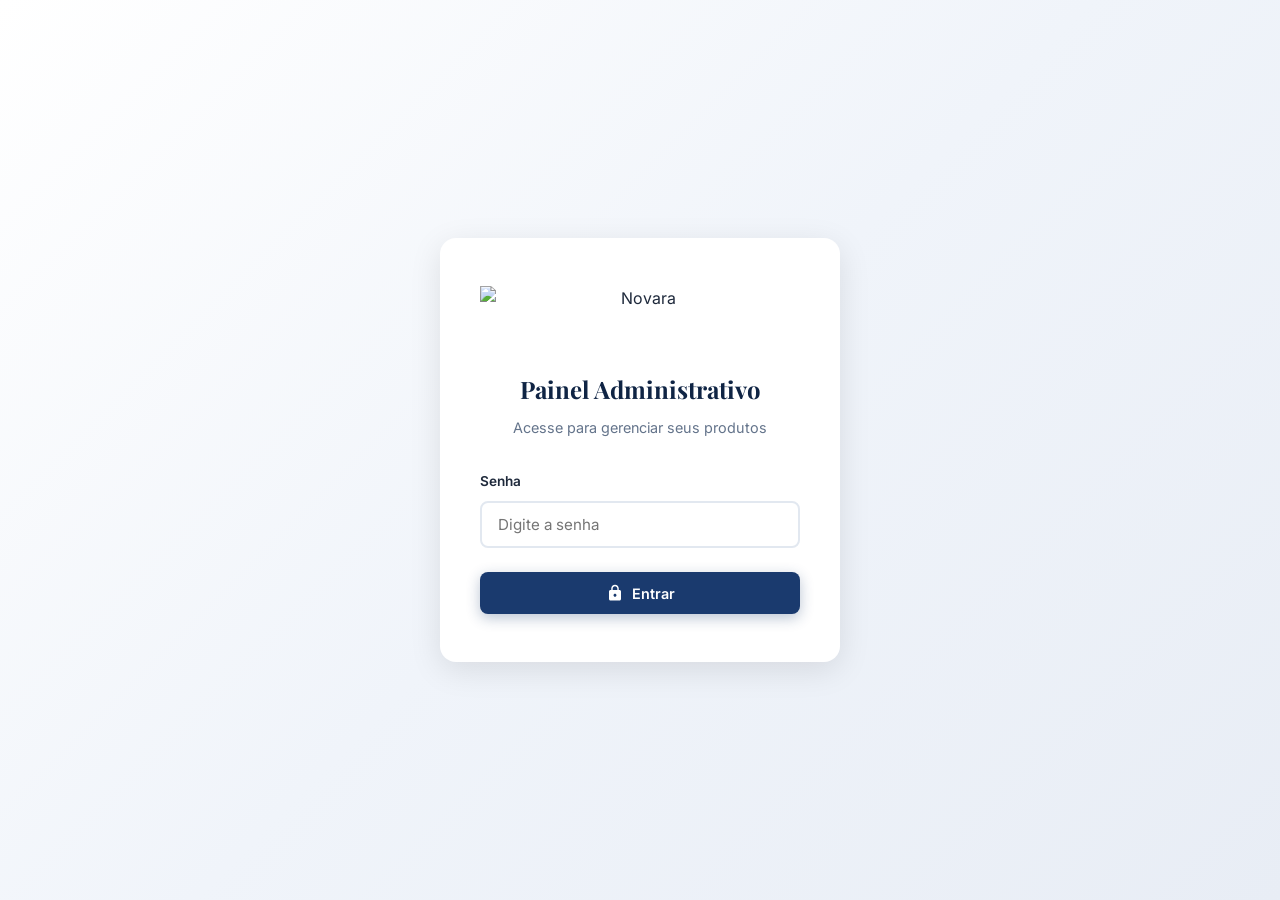
==== admin.html @ 95296d20 "Primeiro commit" ====
<!DOCTYPE html>
<html lang="pt-BR">
<head>
  <meta charset="UTF-8">
  <meta name="viewport" content="width=device-width, initial-scale=1.0">
  <title>Novara - Painel Admin</title>
  <meta name="robots" content="noindex, nofollow">
  <link rel="stylesheet" href="admin.css">
  <link rel="preconnect" href="https://fonts.googleapis.com">
  <link rel="preconnect" href="https://fonts.gstatic.com" crossorigin>
  <link href="https://fonts.googleapis.com/css2?family=Inter:wght@300;400;500;600;700&family=Playfair+Display:wght@400;500;600;700&display=swap" rel="stylesheet">
  <link rel="icon" href="assets/logoNovara.png" type="image/png">
  <script src="https://www.gstatic.com/firebasejs/10.12.0/firebase-app-compat.js"></script>
  <script src="https://www.gstatic.com/firebasejs/10.12.0/firebase-firestore-compat.js"></script>
</head>
<body>

  <!-- Login Screen -->
  <div class="login-screen" id="loginScreen">
    <div class="login-card">
      <img src="assets/logoNovara.png" alt="Novara" class="login-logo">
      <h1 class="login-title">Painel Administrativo</h1>
      <p class="login-subtitle">Acesse para gerenciar seus produtos</p>
      <form class="login-form" id="loginForm">
        <div class="form-group">
          <label for="loginPassword">Senha</label>
          <input type="password" id="loginPassword" placeholder="Digite a senha" required autocomplete="current-password">
        </div>
        <div class="login-error" id="loginError" style="display:none">Senha incorreta. Tente novamente.</div>
        <button type="submit" class="btn btn--primary btn--md btn--full">
          <svg viewBox="0 0 24 24" width="18" height="18" fill="currentColor"><path d="M18 8h-1V6c0-2.76-2.24-5-5-5S7 3.24 7 6v2H6c-1.1 0-2 .9-2 2v10c0 1.1.9 2 2 2h12c1.1 0 2-.9 2-2V10c0-1.1-.9-2-2-2zm-6 9c-1.1 0-2-.9-2-2s.9-2 2-2 2 .9 2 2-.9 2-2 2zm3.1-9H8.9V6c0-1.71 1.39-3.1 3.1-3.1 1.71 0 3.1 1.39 3.1 3.1v2z"/></svg>
          Entrar
        </button>
      </form>
    </div>
  </div>

  <!-- Dashboard -->
  <div class="dashboard" id="dashboard" style="display:none">

    <!-- Sidebar -->
    <aside class="sidebar" id="sidebar">
      <div class="sidebar__header">
        <img src="assets/logoNovara.png" alt="Novara" class="sidebar__logo">
        <span class="sidebar__brand">Novara</span>
      </div>
      <nav class="sidebar__nav">
        <button class="sidebar__link active" data-section="products">
          <svg viewBox="0 0 24 24" width="20" height="20" fill="currentColor"><path d="M20 2H4c-1.1 0-2 .9-2 2v16c0 1.1.9 2 2 2h16c1.1 0 2-.9 2-2V4c0-1.1-.9-2-2-2zm-2 5h-3v5.5c0 1.38-1.12 2.5-2.5 2.5S10 13.88 10 12.5s1.12-2.5 2.5-2.5c.57 0 1.08.19 1.5.51V5h4v2zM4 4h16v16H4V4z"/></svg>
          Produtos
        </button>
        <button class="sidebar__link" data-section="config">
          <svg viewBox="0 0 24 24" width="20" height="20" fill="currentColor"><path d="M19.14 12.94c.04-.3.06-.61.06-.94 0-.32-.02-.64-.07-.94l2.03-1.58c.18-.14.23-.41.12-.61l-1.92-3.32c-.12-.22-.37-.29-.59-.22l-2.39.96c-.5-.38-1.03-.7-1.62-.94l-.36-2.54c-.04-.24-.24-.41-.48-.41h-3.84c-.24 0-.43.17-.47.41l-.36 2.54c-.59.24-1.13.57-1.62.94l-2.39-.96c-.22-.08-.47 0-.59.22L2.74 8.87c-.12.21-.08.47.12.61l2.03 1.58c-.05.3-.07.62-.07.94s.02.64.07.94l-2.03 1.58c-.18.14-.23.41-.12.61l1.92 3.32c.12.22.37.29.59.22l2.39-.96c.5.38 1.03.7 1.62.94l.36 2.54c.05.24.24.41.48.41h3.84c.24 0 .44-.17.47-.41l.36-2.54c.59-.24 1.13-.56 1.62-.94l2.39.96c.22.08.47 0 .59-.22l1.92-3.32c.12-.22.07-.47-.12-.61l-2.01-1.58zM12 15.6c-1.98 0-3.6-1.62-3.6-3.6s1.62-3.6 3.6-3.6 3.6 1.62 3.6 3.6-1.62 3.6-3.6 3.6z"/></svg>
          Configurações
        </button>
      </nav>
      <button class="sidebar__logout" id="logoutBtn">
        <svg viewBox="0 0 24 24" width="20" height="20" fill="currentColor"><path d="M17 7l-1.41 1.41L18.17 11H8v2h10.17l-2.58 2.58L17 17l5-5zM4 5h8V3H4c-1.1 0-2 .9-2 2v14c0 1.1.9 2 2 2h8v-2H4V5z"/></svg>
        Sair
      </button>
    </aside>

    <!-- Mobile Header -->
    <div class="mobile-header" id="mobileHeader">
      <button class="mobile-header__burger" id="mobileBurger">
        <span></span><span></span><span></span>
      </button>
      <img src="assets/logoNovara.png" alt="Novara" class="mobile-header__logo">
      <span class="mobile-header__title">Admin</span>
    </div>

    <!-- Main Content -->
    <main class="main-content">

      <!-- Products Section -->
      <section class="admin-section" id="productsSection">
        <div class="section-header-row">
          <div>
            <h2 class="section-title">Produtos</h2>
            <p class="section-subtitle" id="productCount">Carregando...</p>
          </div>
          <button class="btn btn--primary" id="addProductBtn">
            <svg viewBox="0 0 24 24" width="18" height="18" fill="currentColor"><path d="M19 13h-6v6h-2v-6H5v-2h6V5h2v6h6v2z"/></svg>
            Novo Produto
          </button>
        </div>
        <div class="products-list" id="productsList">
          <div class="loading-spinner">
            <div class="spinner"></div>
            <p>Carregando produtos...</p>
          </div>
        </div>
        <div class="empty-state" id="productsEmpty" style="display:none">
          <svg viewBox="0 0 24 24" width="48" height="48" fill="currentColor"><path d="M20 2H4c-1.1 0-2 .9-2 2v16c0 1.1.9 2 2 2h16c1.1 0 2-.9 2-2V4c0-1.1-.9-2-2-2zm-2 5h-3v5.5c0 1.38-1.12 2.5-2.5 2.5S10 13.88 10 12.5s1.12-2.5 2.5-2.5c.57 0 1.08.19 1.5.51V5h4v2zM4 4h16v16H4V4z"/></svg>
          <h3>Nenhum produto cadastrado</h3>
          <p>Clique em "Novo Produto" para adicionar o primeiro.</p>
        </div>
      </section>

      <!-- Config Section -->
      <section class="admin-section" id="configSection" style="display:none">
        <h2 class="section-title">Configurações</h2>
        <p class="section-subtitle">Gerencie as configurações da sua landing page.</p>
        <form class="config-form" id="configForm">
          <div class="config-card">
            <h3 class="config-card__title">
              <svg viewBox="0 0 24 24" width="22" height="22" fill="currentColor"><path d="M17.472 14.382c-.297-.149-1.758-.867-2.03-.967-.273-.099-.471-.148-.67.15-.197.297-.767.966-.94 1.164-.173.199-.347.223-.644.075-.297-.15-1.255-.463-2.39-1.475-.883-.788-1.48-1.761-1.653-2.059-.173-.297-.018-.458.13-.606.134-.133.298-.347.446-.52.149-.174.198-.298.298-.497.099-.198.05-.371-.025-.52-.075-.149-.669-1.612-.916-2.207-.242-.579-.487-.5-.669-.51-.173-.008-.371-.01-.57-.01-.198 0-.52.074-.792.372-.272.297-1.04 1.016-1.04 2.479 0 1.462 1.065 2.875 1.213 3.074.149.198 2.096 3.2 5.077 4.487.709.306 1.262.489 1.694.625.712.227 1.36.195 1.871.118.571-.085 1.758-.719 2.006-1.413.248-.694.248-1.289.173-1.413-.074-.124-.272-.198-.57-.347m-5.421 7.403h-.004a9.87 9.87 0 01-5.031-1.378l-.361-.214-3.741.982.998-3.648-.235-.374a9.86 9.86 0 01-1.51-5.26c.001-5.45 4.436-9.884 9.888-9.884 2.64 0 5.122 1.03 6.988 2.898a9.825 9.825 0 012.893 6.994c-.003 5.45-4.437 9.884-9.885 9.884m8.413-18.297A11.815 11.815 0 0012.05 0C5.495 0 .16 5.335.157 11.892c0 2.096.547 4.142 1.588 5.945L.057 24l6.305-1.654a11.882 11.882 0 005.683 1.448h.005c6.554 0 11.89-5.335 11.893-11.893a11.821 11.821 0 00-3.48-8.413z"/></svg>
              WhatsApp
            </h3>
            <p class="config-card__desc">Número que aparece nos botões da landing page.</p>
            <div class="form-group">
              <label for="whatsappNumber">Número com DDD</label>
              <input type="text" id="whatsappNumber" placeholder="(11) 99999-9999" maxlength="15">
              <span class="form-hint">Formato: (XX) XXXXX-XXXX</span>
            </div>
          </div>

          <div class="config-card">
            <h3 class="config-card__title">
              <svg viewBox="0 0 24 24" width="22" height="22" fill="currentColor"><path d="M21 19V5c0-1.1-.9-2-2-2H5c-1.1 0-2 .9-2 2v14c0 1.1.9 2 2 2h14c1.1 0 2-.9 2-2zM8.5 13.5l2.5 3.01L14.5 12l4.5 6H5l3.5-4.5z"/></svg>
              Imagem de Destaque (Hero)
            </h3>
            <p class="config-card__desc">Imagem principal ao lado do título na landing page.</p>
            <div class="form-group">
              <label>Imagem Atual</label>
              <div class="hero-preview" id="heroPreview">
                <img src="" alt="Preview" id="heroPreviewImg" style="display:none">
                <div class="hero-preview__empty" id="heroPreviewEmpty">
                  <svg viewBox="0 0 24 24" width="32" height="32" fill="currentColor"><path d="M21 19V5c0-1.1-.9-2-2-2H5c-1.1 0-2 .9-2 2v14c0 1.1.9 2 2 2h14c1.1 0 2-.9 2-2zM8.5 13.5l2.5 3.01L14.5 12l4.5 6H5l3.5-4.5z"/></svg>
                  <span>Nenhuma imagem configurada</span>
                </div>
              </div>
              <div class="upload-area upload-area--small" id="heroUploadArea">
                <input type="file" id="heroFileInput" accept="image/*" style="display:none">
                <svg viewBox="0 0 24 24" width="24" height="24" fill="currentColor"><path d="M19 7v2.99s-1.99.01-2 0V7h-3s.01-1.99 0-2h3V2h2v3h3v2h-3zm-3 4V8h-3V5H5c-1.1 0-2 .9-2 2v12c0 1.1.9 2 2 2h12c1.1 0 2-.9 2-2v-8h-3zM5 19l3-4 2 3 3-4 4 5H5z"/></svg>
                <p>Clique para trocar a imagem</p>
                <span class="upload-hint">JPG, PNG ou WebP. Recomendado: 800x800px.</span>
              </div>
            </div>
          </div>

          <div class="config-card">
            <h3 class="config-card__title">
              <svg viewBox="0 0 24 24" width="22" height="22" fill="currentColor"><path d="M20 4H4c-1.1 0-2 .9-2 2v12c0 1.1.9 2 2 2h16c1.1 0 2-.9 2-2V6c0-1.1-.9-2-2-2zm0 14H4V8l8 5 8-5v10zm-8-7L4 6h16l-8 5z"/></svg>
              Badges Flutuantes
            </h3>
            <p class="config-card__desc">Textos dos cards flutuantes sobre a imagem de destaque.</p>
            <div class="form-row">
              <div class="form-group">
                <label for="heroBadge1Text">Badge 1 (canto superior)</label>
                <input type="text" id="heroBadge1Text" placeholder="Alta Precisão" maxlength="30">
              </div>
              <div class="form-group">
                <label for="heroBadge2Text">Badge 2 (canto inferior)</label>
                <input type="text" id="heroBadge2Text" placeholder="Design Exclusivo" maxlength="30">
              </div>
            </div>
          </div>
          <div class="config-actions">
            <button type="submit" class="btn btn--primary btn--md" id="saveConfigBtn">
              <svg viewBox="0 0 24 24" width="18" height="18" fill="currentColor"><path d="M17 3H5c-1.11 0-2 .9-2 2v14c0 1.1.89 2 2 2h14c1.1 0 2-.9 2-2V7l-4-4zm-5 16c-1.66 0-3-1.34-3-3s1.34-3 3-3 3 1.34 3 3-1.34 3-3 3zm3-10H5V5h10v4z"/></svg>
              Salvar Configurações
            </button>
          </div>
        </form>
      </section>

    </main>
  </div>

  <!-- Product Modal -->
  <div class="modal" id="productModal">
    <div class="modal__overlay" id="modalOverlay"></div>
    <div class="modal__content">
      <div class="modal__header">
        <h3 class="modal__title" id="modalTitle">Novo Produto</h3>
        <button class="modal__close" id="modalClose" aria-label="Fechar">
          <svg viewBox="0 0 24 24" width="24" height="24" fill="currentColor"><path d="M19 6.41L17.59 5 12 10.59 6.41 5 5 6.41 10.59 12 5 17.59 6.41 19 12 13.41 17.59 19 19 17.59 13.41 12z"/></svg>
        </button>
      </div>
      <form class="modal__form" id="productForm">
        <div class="form-group">
          <label for="productTitle">Título *</label>
          <input type="text" id="productTitle" placeholder="Nome do produto" required>
        </div>
        <div class="form-group">
          <label for="productDesc">Descrição</label>
          <textarea id="productDesc" rows="3" placeholder="Descrição do produto"></textarea>
        </div>
        <div class="form-group">
          <label>Fotos</label>
          <div class="upload-area" id="uploadArea">
            <input type="file" id="fileInput" multiple accept="image/*" style="display:none">
            <svg viewBox="0 0 24 24" width="40" height="40" fill="currentColor"><path d="M19 7v2.99s-1.99.01-2 0V7h-3s.01-1.99 0-2h3V2h2v3h3v2h-3zm-3 4V8h-3V5H5c-1.1 0-2 .9-2 2v12c0 1.1.9 2 2 2h12c1.1 0 2-.9 2-2v-8h-3zM5 19l3-4 2 3 3-4 4 5H5z"/></svg>
            <p>Arraste imagens aqui ou <span class="upload-link">clique para selecionar</span></p>
            <span class="upload-hint">JPG, PNG ou WebP. Máx. 5MB por imagem.</span>
          </div>
          <div class="upload-preview" id="uploadPreview"></div>
        </div>
        <div class="form-row">
          <div class="form-group form-group--small">
            <label for="productOrder">Ordem</label>
            <input type="number" id="productOrder" value="0" min="0">
          </div>
          <div class="form-group form-group--toggle">
            <label>Ativo</label>
            <label class="toggle">
              <input type="checkbox" id="productActive" checked>
              <span class="toggle__slider"></span>
            </label>
          </div>
        </div>
        <div class="modal__actions">
          <button type="button" class="btn btn--outline btn--md" id="modalCancel">Cancelar</button>
          <button type="submit" class="btn btn--primary btn--md" id="modalSave">
            <svg viewBox="0 0 24 24" width="18" height="18" fill="currentColor"><path d="M17 3H5c-1.11 0-2 .9-2 2v14c0 1.1.89 2 2 2h14c1.1 0 2-.9 2-2V7l-4-4zm-5 16c-1.66 0-3-1.34-3-3s1.34-3 3-3 3 1.34 3 3-1.34 3-3 3zm3-10H5V5h10v4z"/></svg>
            Salvar
          </button>
        </div>
      </form>
    </div>
  </div>

  <!-- Delete Confirmation Modal -->
  <div class="modal" id="deleteModal">
    <div class="modal__overlay" id="deleteOverlay"></div>
    <div class="modal__content modal__content--small">
      <div class="modal__header">
        <h3 class="modal__title">Excluir Produto</h3>
        <button class="modal__close" id="deleteModalClose" aria-label="Fechar">
          <svg viewBox="0 0 24 24" width="24" height="24" fill="currentColor"><path d="M19 6.41L17.59 5 12 10.59 6.41 5 5 6.41 10.59 12 5 17.59 6.41 19 12 13.41 17.59 19 19 17.59 13.41 12z"/></svg>
        </button>
      </div>
      <div class="modal__body">
        <div class="delete-warning">
          <svg viewBox="0 0 24 24" width="48" height="48" fill="currentColor"><path d="M12 2C6.48 2 2 6.48 2 12s4.48 10 10 10 10-4.48 10-10S17.52 2 12 2zm1 15h-2v-2h2v2zm0-4h-2V7h2v6z"/></svg>
        </div>
        <p class="delete-text">Tem certeza que deseja excluir o produto <strong id="deleteProductName"></strong>?</p>
        <p class="delete-subtext">Esta ação não pode ser desfeita. As imagens também serão removidas.</p>
      </div>
      <div class="modal__actions">
        <button type="button" class="btn btn--outline btn--md" id="deleteCancelBtn">Cancelar</button>
        <button type="button" class="btn btn--danger btn--md" id="deleteConfirmBtn">
          <svg viewBox="0 0 24 24" width="18" height="18" fill="currentColor"><path d="M6 19c0 1.1.9 2 2 2h8c1.1 0 2-.9 2-2V7H6v12zM19 4h-3.5l-1-1h-5l-1 1H5v2h14V4z"/></svg>
          Excluir
        </button>
      </div>
    </div>
  </div>

  <!-- Toast Notification -->
  <div class="toast" id="toast">
    <div class="toast__icon" id="toastIcon"></div>
    <span class="toast__message" id="toastMessage"></span>
  </div>

  <script src="firebase-config.js"></script>
  <script src="admin.js"></script>
</body>
</html>
---- admin.css ----
/* ========================================
   NOVARA - Admin Panel Styles
   ======================================== */

/* --- Reset & Base --- */
*,
*::before,
*::after {
  margin: 0;
  padding: 0;
  box-sizing: border-box;
}

:root {
  --color-primary: #1a3a6e;
  --color-primary-light: #2563eb;
  --color-primary-dark: #0f2444;
  --color-primary-rgb: 26, 58, 110;
  --color-accent: #2563eb;
  --color-accent-light: #3b82f6;
  --color-whatsapp: #25d366;
  --color-whatsapp-dark: #1da851;
  --color-white: #ffffff;
  --color-off-white: #f8f9fc;
  --color-bg: #f0f4fa;
  --color-bg-alt: #e8edf5;
  --color-text: #1e293b;
  --color-text-secondary: #64748b;
  --color-text-light: #94a3b8;
  --color-border: #e2e8f0;
  --color-card: #ffffff;
  --color-success: #10b981;
  --color-success-bg: #ecfdf5;
  --color-danger: #ef4444;
  --color-danger-bg: #fef2f2;
  --color-warning: #f59e0b;
  --color-warning-bg: #fffbeb;
  --font-heading: 'Playfair Display', Georgia, serif;
  --font-body: 'Inter', -apple-system, BlinkMacSystemFont, 'Segoe UI', sans-serif;
  --shadow-sm: 0 1px 3px rgba(0,0,0,0.06);
  --shadow-md: 0 4px 16px rgba(0,0,0,0.08);
  --shadow-lg: 0 8px 32px rgba(0,0,0,0.1);
  --shadow-xl: 0 16px 48px rgba(0,0,0,0.12);
  --radius-sm: 8px;
  --radius-md: 12px;
  --radius-lg: 16px;
  --radius-xl: 24px;
  --transition: 0.3s cubic-bezier(0.4, 0, 0.2, 1);
  --sidebar-width: 260px;
}

html {
  scroll-behavior: smooth;
}

body {
  font-family: var(--font-body);
  color: var(--color-text);
  background: var(--color-bg);
  line-height: 1.6;
  -webkit-font-smoothing: antialiased;
  -moz-osx-font-smoothing: grayscale;
  overflow-x: hidden;
}

img {
  max-width: 100%;
  height: auto;
  display: block;
}

/* --- Buttons --- */
.btn {
  display: inline-flex;
  align-items: center;
  justify-content: center;
  gap: 8px;
  font-family: var(--font-body);
  font-weight: 600;
  border-radius: var(--radius-sm);
  cursor: pointer;
  border: none;
  transition: var(--transition);
  white-space: nowrap;
  text-align: center;
}

.btn--sm { padding: 8px 16px; font-size: 0.85rem; }
.btn--md { padding: 12px 24px; font-size: 0.9rem; }
.btn--lg { padding: 14px 32px; font-size: 1rem; }
.btn--full { width: 100%; }

.btn--primary {
  background: var(--color-primary);
  color: var(--color-white);
  box-shadow: 0 4px 14px rgba(var(--color-primary-rgb), 0.3);
}
.btn--primary:hover {
  background: var(--color-primary-light);
  box-shadow: 0 6px 20px rgba(var(--color-primary-rgb), 0.4);
  transform: translateY(-1px);
}

.btn--outline {
  background: transparent;
  color: var(--color-primary);
  border: 2px solid var(--color-border);
}
.btn--outline:hover {
  border-color: var(--color-primary);
  background: rgba(var(--color-primary-rgb), 0.04);
}

.btn--danger {
  background: var(--color-danger);
  color: var(--color-white);
  box-shadow: 0 4px 14px rgba(239, 68, 68, 0.3);
}
.btn--danger:hover {
  background: #dc2626;
  box-shadow: 0 6px 20px rgba(239, 68, 68, 0.4);
  transform: translateY(-1px);
}

.btn:disabled {
  opacity: 0.6;
  cursor: not-allowed;
  transform: none !important;
}

/* --- Form Elements --- */
.form-group {
  margin-bottom: 20px;
}

.form-group label {
  display: block;
  font-size: 0.85rem;
  font-weight: 600;
  color: var(--color-text);
  margin-bottom: 8px;
}

.form-group input[type="text"],
.form-group input[type="password"],
.form-group input[type="number"],
.form-group textarea {
  width: 100%;
  padding: 12px 16px;
  font-family: var(--font-body);
  font-size: 0.95rem;
  color: var(--color-text);
  background: var(--color-white);
  border: 2px solid var(--color-border);
  border-radius: var(--radius-sm);
  transition: var(--transition);
  outline: none;
}

.form-group input:focus,
.form-group textarea:focus {
  border-color: var(--color-primary);
  box-shadow: 0 0 0 3px rgba(var(--color-primary-rgb), 0.1);
}

.form-group textarea {
  resize: vertical;
  min-height: 80px;
}

.form-hint {
  display: block;
  font-size: 0.8rem;
  color: var(--color-text-light);
  margin-top: 6px;
}

.form-row {
  display: flex;
  gap: 20px;
  align-items: flex-end;
}

.form-group--small {
  flex: 0 0 120px;
}

.form-group--toggle {
  flex: 0 0 auto;
}

.form-group--toggle label:first-child {
  margin-bottom: 12px;
}

/* --- Toggle Switch --- */
.toggle {
  position: relative;
  display: inline-block;
  width: 52px;
  height: 28px;
  cursor: pointer;
}

.toggle input {
  opacity: 0;
  width: 0;
  height: 0;
}

.toggle__slider {
  position: absolute;
  inset: 0;
  background: var(--color-border);
  border-radius: 28px;
  transition: var(--transition);
}

.toggle__slider::before {
  content: '';
  position: absolute;
  width: 22px;
  height: 22px;
  left: 3px;
  bottom: 3px;
  background: var(--color-white);
  border-radius: 50%;
  transition: var(--transition);
  box-shadow: 0 2px 4px rgba(0,0,0,0.15);
}

.toggle input:checked + .toggle__slider {
  background: var(--color-success);
}

.toggle input:checked + .toggle__slider::before {
  transform: translateX(24px);
}

/* ========================================
   LOGIN SCREEN
   ======================================== */
.login-screen {
  min-height: 100vh;
  display: flex;
  align-items: center;
  justify-content: center;
  padding: 24px;
  background: linear-gradient(135deg, var(--color-white) 0%, var(--color-bg) 50%, var(--color-bg-alt) 100%);
}

.login-card {
  width: 100%;
  max-width: 400px;
  padding: 48px 40px;
  background: var(--color-white);
  border-radius: var(--radius-lg);
  box-shadow: var(--shadow-lg);
  text-align: center;
}

.login-logo {
  height: 60px;
  width: auto;
  margin: 0 auto 24px;
}

.login-title {
  font-family: var(--font-heading);
  font-size: 1.5rem;
  font-weight: 700;
  color: var(--color-primary-dark);
  margin-bottom: 8px;
}

.login-subtitle {
  font-size: 0.9rem;
  color: var(--color-text-secondary);
  margin-bottom: 32px;
}

.login-form {
  text-align: left;
}

.login-form .form-group {
  margin-bottom: 24px;
}

.login-error {
  padding: 12px 16px;
  background: var(--color-danger-bg);
  color: var(--color-danger);
  font-size: 0.85rem;
  font-weight: 500;
  border-radius: var(--radius-sm);
  margin-bottom: 20px;
  text-align: center;
}

/* ========================================
   DASHBOARD LAYOUT
   ======================================== */
.dashboard {
  display: flex;
  min-height: 100vh;
}

/* --- Sidebar --- */
.sidebar {
  position: fixed;
  top: 0;
  left: 0;
  bottom: 0;
  width: var(--sidebar-width);
  background: var(--color-white);
  border-right: 1px solid var(--color-border);
  display: flex;
  flex-direction: column;
  z-index: 100;
  transition: var(--transition);
}

.sidebar__header {
  display: flex;
  align-items: center;
  gap: 12px;
  padding: 24px 24px 20px;
  border-bottom: 1px solid var(--color-border);
}

.sidebar__logo {
  height: 36px;
  width: auto;
}

.sidebar__brand {
  font-family: var(--font-heading);
  font-size: 1.2rem;
  font-weight: 700;
  color: var(--color-primary-dark);
}

.sidebar__nav {
  flex: 1;
  padding: 16px 12px;
  display: flex;
  flex-direction: column;
  gap: 4px;
}

.sidebar__link {
  display: flex;
  align-items: center;
  gap: 12px;
  padding: 12px 16px;
  font-family: var(--font-body);
  font-size: 0.9rem;
  font-weight: 500;
  color: var(--color-text-secondary);
  background: transparent;
  border: none;
  border-radius: var(--radius-sm);
  cursor: pointer;
  transition: var(--transition);
  text-align: left;
  width: 100%;
}

.sidebar__link:hover {
  color: var(--color-primary);
  background: rgba(var(--color-primary-rgb), 0.06);
}

.sidebar__link.active {
  color: var(--color-primary);
  background: rgba(var(--color-primary-rgb), 0.1);
  font-weight: 600;
}

.sidebar__link svg {
  flex-shrink: 0;
  opacity: 0.7;
}

.sidebar__link.active svg {
  opacity: 1;
}

.sidebar__logout {
  display: flex;
  align-items: center;
  gap: 12px;
  padding: 16px 24px;
  margin: 12px;
  font-family: var(--font-body);
  font-size: 0.9rem;
  font-weight: 500;
  color: var(--color-text-secondary);
  background: transparent;
  border: none;
  border-radius: var(--radius-sm);
  cursor: pointer;
  transition: var(--transition);
  text-align: left;
  width: calc(100% - 24px);
  border-top: 1px solid var(--color-border);
}

.sidebar__logout:hover {
  color: var(--color-danger);
  background: var(--color-danger-bg);
}

/* --- Mobile Header --- */
.mobile-header {
  display: none;
  position: fixed;
  top: 0;
  left: 0;
  right: 0;
  height: 60px;
  background: var(--color-white);
  border-bottom: 1px solid var(--color-border);
  padding: 0 16px;
  align-items: center;
  gap: 12px;
  z-index: 90;
}

.mobile-header__burger {
  display: flex;
  flex-direction: column;
  gap: 5px;
  background: none;
  border: none;
  cursor: pointer;
  padding: 8px;
}

.mobile-header__burger span {
  display: block;
  width: 20px;
  height: 2px;
  background: var(--color-primary);
  border-radius: 2px;
  transition: var(--transition);
}

.mobile-header__logo {
  height: 32px;
  width: auto;
}

.mobile-header__title {
  font-family: var(--font-heading);
  font-size: 1rem;
  font-weight: 600;
  color: var(--color-primary-dark);
}

/* --- Main Content --- */
.main-content {
  flex: 1;
  margin-left: var(--sidebar-width);
  padding: 32px;
  min-height: 100vh;
}

.admin-section {
  max-width: 960px;
  margin: 0 auto;
}

.section-header-row {
  display: flex;
  align-items: center;
  justify-content: space-between;
  margin-bottom: 32px;
  gap: 16px;
  flex-wrap: wrap;
}

.section-title {
  font-family: var(--font-heading);
  font-size: 1.6rem;
  font-weight: 700;
  color: var(--color-primary-dark);
  margin-bottom: 4px;
}

.section-subtitle {
  font-size: 0.9rem;
  color: var(--color-text-secondary);
}

/* ========================================
   PRODUCTS LIST
   ======================================== */
.products-list {
  display: flex;
  flex-direction: column;
  gap: 12px;
}

.product-item {
  display: flex;
  align-items: center;
  gap: 20px;
  padding: 20px;
  background: var(--color-white);
  border-radius: var(--radius-md);
  border: 1px solid var(--color-border);
  transition: var(--transition);
}

.product-item:hover {
  box-shadow: var(--shadow-md);
  border-color: transparent;
}

.product-item__thumb {
  flex-shrink: 0;
  width: 80px;
  height: 80px;
  border-radius: var(--radius-sm);
  overflow: hidden;
  background: var(--color-bg);
}

.product-item__thumb img {
  width: 100%;
  height: 100%;
  object-fit: cover;
}

.product-item__thumb-placeholder {
  width: 100%;
  height: 100%;
  display: flex;
  align-items: center;
  justify-content: center;
  color: var(--color-text-light);
}

.product-item__info {
  flex: 1;
  min-width: 0;
}

.product-item__title {
  font-weight: 600;
  font-size: 1rem;
  color: var(--color-text);
  margin-bottom: 4px;
  overflow: hidden;
  text-overflow: ellipsis;
  white-space: nowrap;
}

.product-item__meta {
  display: flex;
  align-items: center;
  gap: 12px;
  font-size: 0.8rem;
  color: var(--color-text-secondary);
}

.product-item__badge {
  display: inline-flex;
  align-items: center;
  padding: 2px 10px;
  border-radius: 50px;
  font-size: 0.75rem;
  font-weight: 600;
}

.product-item__badge--active {
  background: var(--color-success-bg);
  color: var(--color-success);
}

.product-item__badge--inactive {
  background: var(--color-danger-bg);
  color: var(--color-danger);
}

.product-item__order {
  color: var(--color-text-light);
}

.product-item__actions {
  display: flex;
  align-items: center;
  gap: 8px;
  flex-shrink: 0;
}

.product-item__btn {
  display: flex;
  align-items: center;
  justify-content: center;
  width: 40px;
  height: 40px;
  border-radius: var(--radius-sm);
  border: 1px solid var(--color-border);
  background: var(--color-white);
  color: var(--color-text-secondary);
  cursor: pointer;
  transition: var(--transition);
}

.product-item__btn:hover {
  border-color: var(--color-primary);
  color: var(--color-primary);
  background: rgba(var(--color-primary-rgb), 0.04);
}

.product-item__btn--delete:hover {
  border-color: var(--color-danger);
  color: var(--color-danger);
  background: var(--color-danger-bg);
}

.product-item__toggle {
  flex-shrink: 0;
}

/* ========================================
   UPLOAD AREA
   ======================================== */
.upload-area {
  display: flex;
  flex-direction: column;
  align-items: center;
  justify-content: center;
  padding: 40px 24px;
  border: 2px dashed var(--color-border);
  border-radius: var(--radius-md);
  background: var(--color-off-white);
  cursor: pointer;
  transition: var(--transition);
  text-align: center;
}

.upload-area:hover,
.upload-area.dragover {
  border-color: var(--color-primary);
  background: rgba(var(--color-primary-rgb), 0.04);
}

.upload-area svg {
  color: var(--color-text-light);
  margin-bottom: 12px;
}

.upload-area p {
  font-size: 0.9rem;
  color: var(--color-text-secondary);
  margin-bottom: 4px;
}

.upload-link {
  color: var(--color-primary);
  font-weight: 600;
  text-decoration: underline;
}

.upload-hint {
  font-size: 0.8rem;
  color: var(--color-text-light);
}

.upload-preview {
  display: grid;
  grid-template-columns: repeat(auto-fill, minmax(100px, 1fr));
  gap: 12px;
  margin-top: 16px;
}

.upload-preview:empty {
  display: none;
}

.preview-item {
  position: relative;
  aspect-ratio: 1;
  border-radius: var(--radius-sm);
  overflow: hidden;
  border: 2px solid var(--color-border);
}

.preview-item img {
  width: 100%;
  height: 100%;
  object-fit: cover;
}

.preview-item--existing {
  border-color: var(--color-success);
}

.preview-item__remove {
  position: absolute;
  top: 4px;
  right: 4px;
  width: 24px;
  height: 24px;
  border-radius: 50%;
  background: rgba(0, 0, 0, 0.6);
  color: var(--color-white);
  border: none;
  cursor: pointer;
  display: flex;
  align-items: center;
  justify-content: center;
  font-size: 14px;
  line-height: 1;
  transition: var(--transition);
  opacity: 0;
}

.preview-item:hover .preview-item__remove {
  opacity: 1;
}

.preview-item__remove:hover {
  background: var(--color-danger);
}

.preview-item__uploading {
  position: absolute;
  inset: 0;
  background: rgba(0, 0, 0, 0.5);
  display: flex;
  align-items: center;
  justify-content: center;
}

.preview-item__uploading .spinner {
  width: 24px;
  height: 24px;
  border-width: 2px;
}

.preview-item__check {
  position: absolute;
  bottom: 4px;
  right: 4px;
  width: 20px;
  height: 20px;
  border-radius: 50%;
  background: var(--color-success);
  color: var(--color-white);
  display: flex;
  align-items: center;
  justify-content: center;
}

/* ========================================
   CONFIG SECTION
   ======================================== */
.config-card {
  background: var(--color-white);
  border-radius: var(--radius-md);
  border: 1px solid var(--color-border);
  padding: 32px;
  margin-bottom: 24px;
}

.config-card__title {
  display: flex;
  align-items: center;
  gap: 10px;
  font-family: var(--font-heading);
  font-size: 1.1rem;
  font-weight: 600;
  color: var(--color-primary-dark);
  margin-bottom: 8px;
}

.config-card__title svg {
  color: var(--color-success);
}

.config-card__desc {
  font-size: 0.9rem;
  color: var(--color-text-secondary);
  margin-bottom: 24px;
}

.config-card .form-group {
  margin-bottom: 0;
  max-width: 320px;
}

/* Hero Preview */
.hero-preview {
  width: 100%;
  max-width: 300px;
  aspect-ratio: 1;
  border-radius: var(--radius-md);
  overflow: hidden;
  border: 2px solid var(--color-border);
  margin-bottom: 16px;
  background: var(--color-bg);
}

.hero-preview img {
  width: 100%;
  height: 100%;
  object-fit: cover;
}

.hero-preview__empty {
  width: 100%;
  height: 100%;
  display: flex;
  flex-direction: column;
  align-items: center;
  justify-content: center;
  gap: 8px;
  color: var(--color-text-light);
}

.hero-preview__empty span {
  font-size: 0.8rem;
}

.upload-area--small {
  padding: 24px 16px;
  max-width: 300px;
}

.upload-area--small svg {
  width: 28px;
  height: 28px;
}

.upload-area--small p {
  font-size: 0.85rem;
}

.config-actions {
  display: flex;
  gap: 12px;
}

/* ========================================
   MODAL
   ======================================== */
.modal {
  display: none;
  position: fixed;
  inset: 0;
  z-index: 1000;
  align-items: center;
  justify-content: center;
  padding: 24px;
}

.modal.open {
  display: flex;
}

.modal__overlay {
  position: absolute;
  inset: 0;
  background: rgba(0, 0, 0, 0.5);
  backdrop-filter: blur(4px);
}

.modal__content {
  position: relative;
  width: 100%;
  max-width: 560px;
  max-height: 90vh;
  background: var(--color-white);
  border-radius: var(--radius-lg);
  box-shadow: var(--shadow-xl);
  overflow-y: auto;
  animation: modalIn 0.3s ease;
}

.modal__content--small {
  max-width: 420px;
}

@keyframes modalIn {
  from {
    opacity: 0;
    transform: scale(0.95) translateY(10px);
  }
  to {
    opacity: 1;
    transform: scale(1) translateY(0);
  }
}

.modal__header {
  display: flex;
  align-items: center;
  justify-content: space-between;
  padding: 24px 28px 0;
}

.modal__title {
  font-family: var(--font-heading);
  font-size: 1.3rem;
  font-weight: 700;
  color: var(--color-primary-dark);
}

.modal__close {
  display: flex;
  align-items: center;
  justify-content: center;
  width: 36px;
  height: 36px;
  border-radius: 50%;
  border: none;
  background: transparent;
  color: var(--color-text-secondary);
  cursor: pointer;
  transition: var(--transition);
}

.modal__close:hover {
  background: var(--color-bg);
  color: var(--color-text);
}

.modal__form {
  padding: 28px;
}

.modal__body {
  padding: 24px 28px;
  text-align: center;
}

.modal__actions {
  display: flex;
  justify-content: flex-end;
  gap: 12px;
  padding-top: 8px;
}

.modal__form .modal__actions {
  padding: 0;
  margin-top: 8px;
}

/* --- Delete Modal --- */
.delete-warning {
  margin-bottom: 16px;
  color: var(--color-danger);
}

.delete-text {
  font-size: 1rem;
  color: var(--color-text);
  margin-bottom: 8px;
}

.delete-subtext {
  font-size: 0.85rem;
  color: var(--color-text-secondary);
  margin-bottom: 24px;
}

/* ========================================
   TOAST NOTIFICATION
   ======================================== */
.toast {
  position: fixed;
  bottom: 24px;
  right: 24px;
  display: flex;
  align-items: center;
  gap: 12px;
  padding: 16px 24px;
  background: var(--color-text);
  color: var(--color-white);
  border-radius: var(--radius-md);
  box-shadow: var(--shadow-lg);
  font-size: 0.9rem;
  font-weight: 500;
  z-index: 2000;
  transform: translateY(100px);
  opacity: 0;
  transition: var(--transition);
}

.toast.visible {
  transform: translateY(0);
  opacity: 1;
}

.toast--success {
  background: var(--color-success);
}

.toast--error {
  background: var(--color-danger);
}

.toast__icon svg {
  width: 20px;
  height: 20px;
  fill: currentColor;
}

/* ========================================
   LOADING SPINNER
   ======================================== */
.loading-spinner {
  display: flex;
  flex-direction: column;
  align-items: center;
  justify-content: center;
  padding: 60px 20px;
  color: var(--color-text-secondary);
  font-size: 0.9rem;
}

.spinner {
  width: 36px;
  height: 36px;
  border: 3px solid var(--color-border);
  border-top-color: var(--color-primary);
  border-radius: 50%;
  animation: spin 0.8s linear infinite;
  margin-bottom: 16px;
}

@keyframes spin {
  to { transform: rotate(360deg); }
}

/* ========================================
   EMPTY STATE
   ======================================== */
.empty-state {
  text-align: center;
  padding: 60px 20px;
  background: var(--color-white);
  border-radius: var(--radius-md);
  border: 1px solid var(--color-border);
}

.empty-state svg {
  color: var(--color-text-light);
  margin-bottom: 16px;
}

.empty-state h3 {
  font-family: var(--font-heading);
  font-size: 1.1rem;
  font-weight: 600;
  color: var(--color-text);
  margin-bottom: 8px;
}

.empty-state p {
  font-size: 0.9rem;
  color: var(--color-text-secondary);
}

/* ========================================
   RESPONSIVE
   ======================================== */
@media (max-width: 768px) {
  .sidebar {
    transform: translateX(-100%);
    box-shadow: var(--shadow-xl);
  }

  .sidebar.open {
    transform: translateX(0);
  }

  .mobile-header {
    display: flex;
  }

  .main-content {
    margin-left: 0;
    padding: 76px 16px 24px;
  }

  .section-header-row {
    flex-direction: column;
    align-items: flex-start;
  }

  .section-header-row .btn {
    width: 100%;
  }

  .product-item {
    flex-wrap: wrap;
    gap: 12px;
  }

  .product-item__thumb {
    width: 60px;
    height: 60px;
  }

  .product-item__actions {
    width: 100%;
    justify-content: flex-end;
    padding-top: 8px;
    border-top: 1px solid var(--color-border);
  }

  .form-row {
    flex-direction: column;
    gap: 16px;
  }

  .form-group--small {
    flex: none;
    width: 100%;
  }

  .modal {
    padding: 16px;
    align-items: flex-end;
  }

  .modal__content {
    max-height: 85vh;
    border-radius: var(--radius-lg) var(--radius-lg) 0 0;
  }

  .config-card {
    padding: 24px;
  }

  .config-card .form-group {
    max-width: none;
  }

  .toast {
    left: 16px;
    right: 16px;
    bottom: 16px;
  }

  .login-card {
    padding: 36px 28px;
  }
}

@media (max-width: 380px) {
  .product-item__info {
    min-width: 0;
  }

  .product-item__title {
    font-size: 0.9rem;
  }

  .upload-area {
    padding: 28px 16px;
  }

  .upload-preview {
    grid-template-columns: repeat(auto-fill, minmax(80px, 1fr));
  }
}
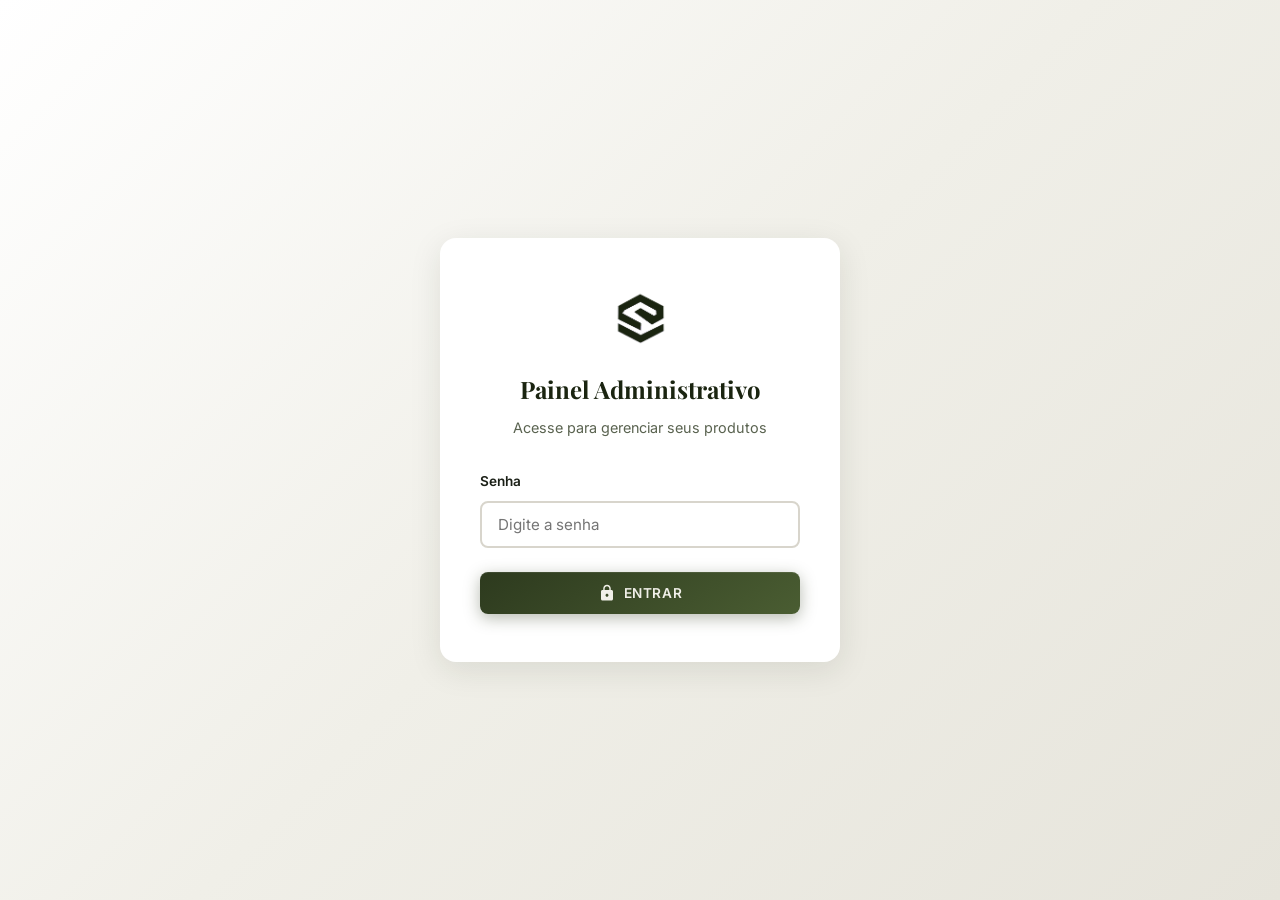
==== commit 982c11ca: "Implementação do preço e cores" ====
--- a/admin.html
+++ b/admin.html
@@ -156,6 +156,22 @@
               </div>
             </div>
           </div>
+
+          <!-- Colors Config Card -->
+          <div class="config-card">
+            <h3 class="config-card__title">
+              <svg viewBox="0 0 24 24" width="22" height="22" fill="currentColor"><path d="M12 2C6.49 2 2 6.49 2 12s4.49 10 10 10 10-4.49 10-10S17.51 2 12 2zm0 18c-4.41 0-8-3.59-8-8s3.59-8 8-8 8 3.59 8 8-3.59 8-8 8zm3-8c0 1.66-1.34 3-3 3s-3-1.34-3-3 1.34-3 3-3 3 1.34 3 3z"/></svg>
+              Cores dos Produtos
+            </h3>
+            <p class="config-card__desc">Gerencie as cores disponíveis para cadastro nos produtos. Cores desabilitadas não aparecem para novos produtos, mas continuam vinculadas aos produtos existentes.</p>
+            <div class="color-list" id="colorList"></div>
+            <div class="color-add">
+              <input type="text" id="newColorName" placeholder="Nome da cor">
+              <input type="color" id="newColorHex" value="#4a5d32">
+              <button type="button" class="btn btn--primary btn--sm" onclick="addColor()">Adicionar</button>
+            </div>
+          </div>
+
           <div class="config-actions">
             <button type="submit" class="btn btn--primary btn--md" id="saveConfigBtn">
               <svg viewBox="0 0 24 24" width="18" height="18" fill="currentColor"><path d="M17 3H5c-1.11 0-2 .9-2 2v14c0 1.1.89 2 2 2h14c1.1 0 2-.9 2-2V7l-4-4zm-5 16c-1.66 0-3-1.34-3-3s1.34-3 3-3 3 1.34 3 3-1.34 3-3 3zm3-10H5V5h10v4z"/></svg>
@@ -188,6 +204,17 @@
           <textarea id="productDesc" rows="3" placeholder="Descrição do produto"></textarea>
         </div>
         <div class="form-group">
+          <label for="productPrice">Preço (R$)</label>
+          <input type="number" id="productPrice" placeholder="49,90" step="0.01" min="0">
+        </div>
+        <div class="form-group">
+          <label>Cores Disponíveis</label>
+          <div class="color-checkboxes" id="colorCheckboxes">
+            <p class="form-hint" style="margin:0">Carregando...</p>
+          </div>
+          <span class="form-hint">Selecione as cores disponíveis para este produto. Configure as cores na aba Configurações.</span>
+        </div>
+        <div class="form-group">
           <label>Fotos</label>
           <div class="upload-area" id="uploadArea">
             <input type="file" id="fileInput" multiple accept="image/*" style="display:none">
--- a/admin.css
+++ b/admin.css
@@ -12,35 +12,35 @@
 }
 
 :root {
-  --color-primary: #1a3a6e;
-  --color-primary-light: #2563eb;
-  --color-primary-dark: #0f2444;
-  --color-primary-rgb: 26, 58, 110;
-  --color-accent: #2563eb;
-  --color-accent-light: #3b82f6;
+  --color-primary: #2d3a1e;
+  --color-primary-light: #4a5d32;
+  --color-primary-dark: #1a2410;
+  --color-primary-rgb: 45, 58, 30;
+  --color-accent: #8b9a6b;
+  --color-accent-light: #a8b88a;
   --color-whatsapp: #25d366;
   --color-whatsapp-dark: #1da851;
   --color-white: #ffffff;
-  --color-off-white: #f8f9fc;
-  --color-bg: #f0f4fa;
-  --color-bg-alt: #e8edf5;
-  --color-text: #1e293b;
-  --color-text-secondary: #64748b;
-  --color-text-light: #94a3b8;
-  --color-border: #e2e8f0;
+  --color-off-white: #f5f4f0;
+  --color-bg: #f0efe8;
+  --color-bg-alt: #e6e4db;
+  --color-text: #1a1f16;
+  --color-text-secondary: #5a6350;
+  --color-text-light: #8a9080;
+  --color-border: #d8d5cc;
   --color-card: #ffffff;
-  --color-success: #10b981;
-  --color-success-bg: #ecfdf5;
-  --color-danger: #ef4444;
-  --color-danger-bg: #fef2f2;
-  --color-warning: #f59e0b;
-  --color-warning-bg: #fffbeb;
+  --color-success: #4a5d32;
+  --color-success-bg: #eef1e8;
+  --color-danger: #8b3a3a;
+  --color-danger-bg: #faf0f0;
+  --color-warning: #8b7a3a;
+  --color-warning-bg: #faf8f0;
   --font-heading: 'Playfair Display', Georgia, serif;
   --font-body: 'Inter', -apple-system, BlinkMacSystemFont, 'Segoe UI', sans-serif;
-  --shadow-sm: 0 1px 3px rgba(0,0,0,0.06);
-  --shadow-md: 0 4px 16px rgba(0,0,0,0.08);
-  --shadow-lg: 0 8px 32px rgba(0,0,0,0.1);
-  --shadow-xl: 0 16px 48px rgba(0,0,0,0.12);
+  --shadow-sm: 0 1px 3px rgba(26,36,16,0.06);
+  --shadow-md: 0 4px 16px rgba(26,36,16,0.08);
+  --shadow-lg: 0 8px 32px rgba(26,36,16,0.1);
+  --shadow-xl: 0 16px 48px rgba(26,36,16,0.12);
   --radius-sm: 8px;
   --radius-md: 12px;
   --radius-lg: 16px;
@@ -77,27 +77,34 @@
   gap: 8px;
   font-family: var(--font-body);
   font-weight: 600;
+  letter-spacing: 0.5px;
   border-radius: var(--radius-sm);
   cursor: pointer;
   border: none;
   transition: var(--transition);
   white-space: nowrap;
   text-align: center;
-}
-
-.btn--sm { padding: 8px 16px; font-size: 0.85rem; }
-.btn--md { padding: 12px 24px; font-size: 0.9rem; }
-.btn--lg { padding: 14px 32px; font-size: 1rem; }
+  text-transform: uppercase;
+}
+
+.btn--sm { padding: 8px 18px; font-size: 0.8rem; letter-spacing: 0.6px; }
+.btn--md { padding: 12px 26px; font-size: 0.85rem; letter-spacing: 0.6px; }
+.btn--lg { padding: 14px 34px; font-size: 0.9rem; letter-spacing: 0.8px; }
 .btn--full { width: 100%; }
 
 .btn--primary {
-  background: var(--color-primary);
-  color: var(--color-white);
-  box-shadow: 0 4px 14px rgba(var(--color-primary-rgb), 0.3);
+  background: linear-gradient(145deg, var(--color-primary) 0%, var(--color-primary-light) 50%, var(--color-primary) 100%);
+  background-size: 200% 200%;
+  color: #f0efe8;
+  box-shadow:
+    0 4px 16px rgba(var(--color-primary-rgb), 0.35),
+    inset 0 1px 0 rgba(255,255,255,0.08);
 }
 .btn--primary:hover {
-  background: var(--color-primary-light);
-  box-shadow: 0 6px 20px rgba(var(--color-primary-rgb), 0.4);
+  background-position: 100% 100%;
+  box-shadow:
+    0 6px 24px rgba(var(--color-primary-rgb), 0.45),
+    inset 0 1px 0 rgba(255,255,255,0.1);
   transform: translateY(-1px);
 }
 
@@ -108,17 +115,17 @@
 }
 .btn--outline:hover {
   border-color: var(--color-primary);
-  background: rgba(var(--color-primary-rgb), 0.04);
+  background: rgba(var(--color-primary-rgb), 0.05);
 }
 
 .btn--danger {
-  background: var(--color-danger);
+  background: linear-gradient(145deg, #8b3a3a 0%, #a04545 100%);
   color: var(--color-white);
-  box-shadow: 0 4px 14px rgba(239, 68, 68, 0.3);
+  box-shadow: 0 4px 14px rgba(139, 58, 58, 0.3);
 }
 .btn--danger:hover {
-  background: #dc2626;
-  box-shadow: 0 6px 20px rgba(239, 68, 68, 0.4);
+  background: linear-gradient(145deg, #a04545 0%, #8b3a3a 100%);
+  box-shadow: 0 6px 20px rgba(139, 58, 58, 0.4);
   transform: translateY(-1px);
 }
 
@@ -847,6 +854,214 @@
 }
 
 /* ========================================
+   COLOR LIST
+   ======================================== */
+.color-list {
+  display: flex;
+  flex-direction: column;
+  gap: 8px;
+  margin-bottom: 20px;
+}
+
+.color-item {
+  display: flex;
+  align-items: center;
+  gap: 12px;
+  padding: 12px 16px;
+  background: var(--color-off-white);
+  border-radius: var(--radius-sm);
+  border: 1px solid var(--color-border);
+  transition: var(--transition);
+}
+
+.color-item--disabled {
+  opacity: 0.5;
+}
+
+.color-item__swatch {
+  width: 28px;
+  height: 28px;
+  border-radius: 50%;
+  flex-shrink: 0;
+  border: 2px solid rgba(0,0,0,0.1);
+}
+
+.color-item__name {
+  flex: 1;
+  font-size: 0.9rem;
+  font-weight: 500;
+  color: var(--color-text);
+  min-width: 0;
+  overflow: hidden;
+  text-overflow: ellipsis;
+  white-space: nowrap;
+}
+
+.color-item__hex {
+  font-size: 0.8rem;
+  color: var(--color-text-light);
+  font-family: monospace;
+  flex-shrink: 0;
+}
+
+.color-item__toggle {
+  flex-shrink: 0;
+}
+
+.color-item__remove {
+  display: flex;
+  align-items: center;
+  justify-content: center;
+  width: 32px;
+  height: 32px;
+  border-radius: 50%;
+  border: none;
+  background: transparent;
+  color: var(--color-text-light);
+  cursor: pointer;
+  transition: var(--transition);
+  flex-shrink: 0;
+}
+
+.color-item__remove:hover {
+  background: var(--color-danger-bg);
+  color: var(--color-danger);
+}
+
+.color-item__restore {
+  display: flex;
+  align-items: center;
+  justify-content: center;
+  width: 32px;
+  height: 32px;
+  border-radius: 50%;
+  border: none;
+  background: transparent;
+  color: var(--color-text-light);
+  cursor: pointer;
+  transition: var(--transition);
+  flex-shrink: 0;
+}
+
+.color-item__restore:hover {
+  background: var(--color-success-bg);
+  color: var(--color-success);
+}
+
+.color-add {
+  display: flex;
+  align-items: center;
+  gap: 8px;
+}
+
+.color-add input[type="text"] {
+  flex: 1;
+  padding: 10px 14px;
+  font-family: var(--font-body);
+  font-size: 0.9rem;
+  color: var(--color-text);
+  background: var(--color-white);
+  border: 2px solid var(--color-border);
+  border-radius: var(--radius-sm);
+  outline: none;
+  transition: var(--transition);
+}
+
+.color-add input[type="text"]:focus {
+  border-color: var(--color-primary);
+  box-shadow: 0 0 0 3px rgba(var(--color-primary-rgb), 0.1);
+}
+
+.color-add input[type="color"] {
+  width: 42px;
+  height: 42px;
+  padding: 2px;
+  border: 2px solid var(--color-border);
+  border-radius: var(--radius-sm);
+  cursor: pointer;
+  background: var(--color-white);
+  flex-shrink: 0;
+}
+
+.color-add .btn {
+  flex-shrink: 0;
+}
+
+/* ========================================
+   COLOR CHECKBOXES (Product Form)
+   ======================================== */
+.color-checkboxes {
+  display: flex;
+  flex-wrap: wrap;
+  gap: 8px;
+}
+
+.color-checkbox-item {
+  position: relative;
+  display: flex;
+  align-items: center;
+  gap: 6px;
+  padding: 6px 12px 6px 6px;
+  border: 2px solid var(--color-border);
+  border-radius: 50px;
+  cursor: pointer;
+  transition: var(--transition);
+  user-select: none;
+  background: var(--color-white);
+}
+
+.color-checkbox-item:hover {
+  border-color: var(--color-primary-light);
+}
+
+.color-checkbox-item.selected {
+  border-color: var(--color-primary);
+  background: rgba(var(--color-primary-rgb), 0.06);
+}
+
+.color-checkbox-item input {
+  display: none;
+}
+
+.color-checkbox-item__swatch {
+  width: 22px;
+  height: 22px;
+  border-radius: 50%;
+  flex-shrink: 0;
+  border: 1px solid rgba(0,0,0,0.1);
+}
+
+.color-checkbox-item__label {
+  font-size: 0.85rem;
+  font-weight: 500;
+  color: var(--color-text);
+}
+
+.color-checkbox-item__check {
+  display: none;
+  align-items: center;
+  justify-content: center;
+  width: 16px;
+  height: 16px;
+  color: var(--color-primary);
+  flex-shrink: 0;
+}
+
+.color-checkbox-item.selected .color-checkbox-item__check {
+  display: flex;
+}
+
+@media (max-width: 768px) {
+  .color-checkboxes {
+    gap: 6px;
+  }
+
+  .color-checkbox-item {
+    padding: 6px 10px;
+  }
+}
+
+/* ========================================
    MODAL
    ======================================== */
 .modal {
